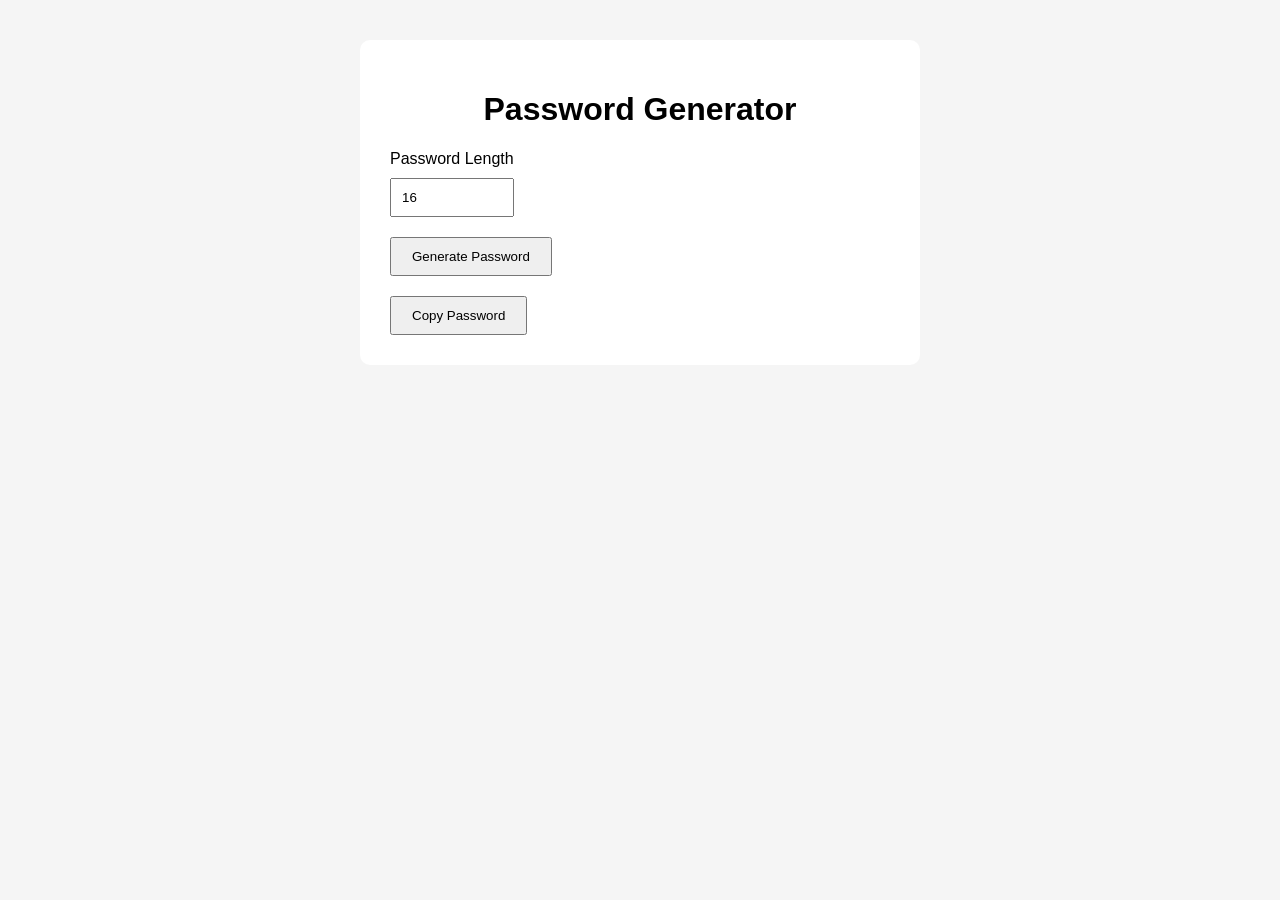
==== frontend/index.html @ d3a45483 "Create simple web page to call pasword generator functionality" ====
<!DOCTYPE html>
<html lang="en">

<head>
    <meta charset="UTF-8">
    <meta name="viewport" content="width=device-width, initial-scale=1.0">

    <title>Password Generator</title>

    <link rel="stylesheet" href="css/style.css">
</head>

<body>
    <main>
        <h1>Password Generator</h1>

        <label for="password-length">Password Length</label>

        <input
            type="number"
            id="password-length"
            min="8"
            max="128"
            value="16"
        >

        <button id="generate-button">
            Generate Password
        </button>

        <p id="generated-password"></p>
        
        <button id="copy-button" type="button">
            Copy Password
        </button>
    </main>

    <script src="js/main.js"></script>
</body>

</html>
---- frontend/css/style.css ----
body {
    font-family: Arial, sans-serif;
    background-color: #f5f5f5;
    margin: 0;
    padding: 40px;
}

main {
    max-width: 500px;
    margin: 0 auto;
    padding: 30px;
    background-color: white;
    border-radius: 10px;
}

h1 {
    text-align: center;
}

input {
    display: block;
    margin: 10px 0 20px;
    padding: 10px;
    width: 100px;
}

button {
    padding: 10px 20px;
    cursor: pointer;
}

#generated-password {
    margin-top: 20px;
    font-family: monospace;
    overflow-wrap: anywhere;
}
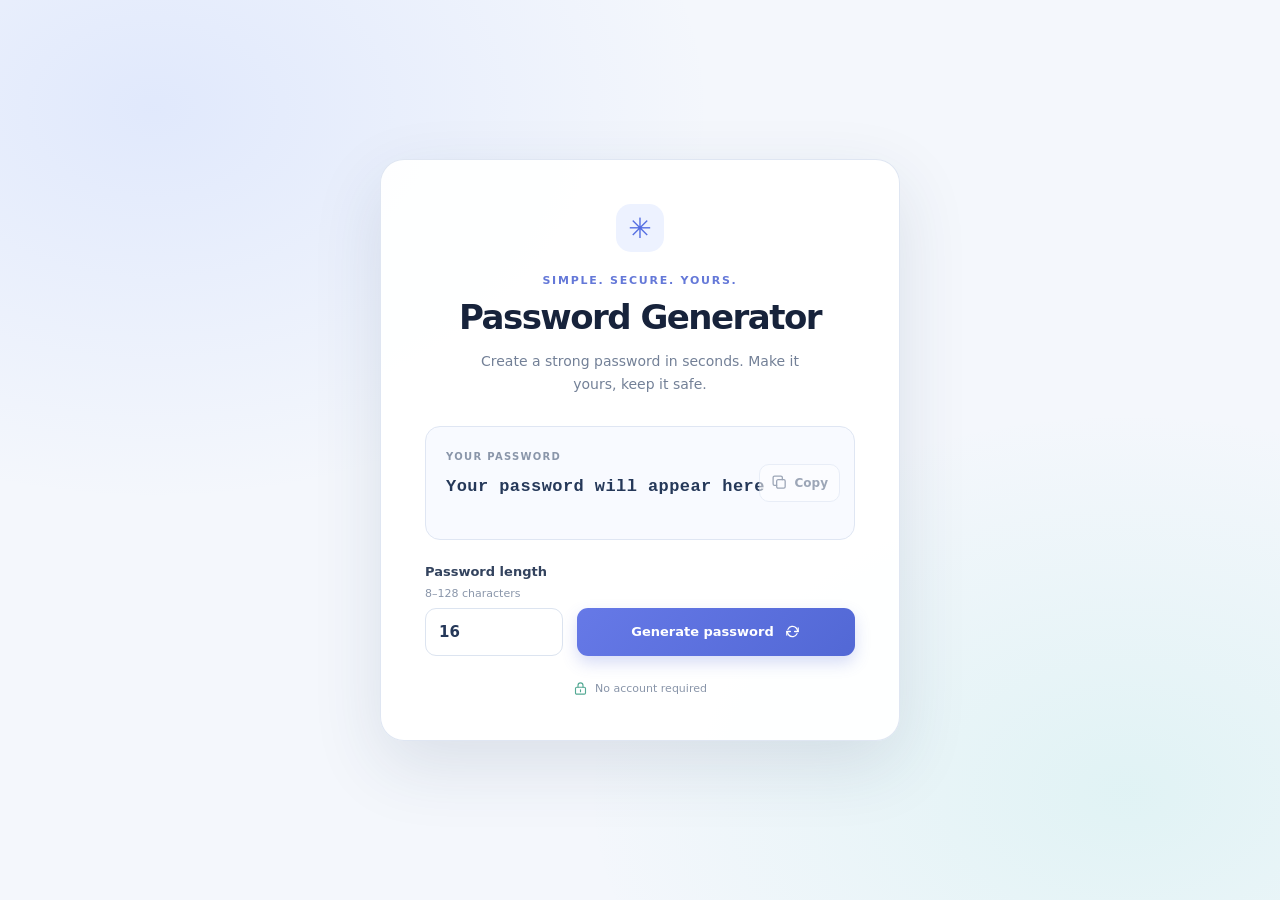
==== commit 42abef0d: "Improve generate password web page" ====
--- a/frontend/index.html
+++ b/frontend/index.html
@@ -11,28 +11,55 @@
 </head>
 
 <body>
-    <main>
-        <h1>Password Generator</h1>
+    <main class="page-shell">
+        <section class="generator-card" aria-labelledby="page-title">
+            <div class="brand-mark" aria-hidden="true">✳</div>
+            <p class="eyebrow">SIMPLE. SECURE. YOURS.</p>
+            <h1 id="page-title">Password Generator</h1>
+            <p class="intro">Create a strong password in seconds. Make it yours, keep it safe.</p>
 
-        <label for="password-length">Password Length</label>
+            <div class="password-panel">
+                <span class="panel-label">YOUR PASSWORD</span>
+                <p id="generated-password" aria-live="polite" aria-atomic="true">Your password will appear here</p>
+                <button id="copy-button" class="copy-button" type="button">
+                    <svg aria-hidden="true" viewBox="0 0 24 24">
+                        <rect x="8" y="8" width="12" height="12" rx="2"></rect>
+                        <path d="M16 8V5a2 2 0 0 0-2-2H5a2 2 0 0 0-2 2v9a2 2 0 0 0 2 2h3"></path>
+                    </svg>
+                    <span>Copy</span>
+                </button>
+            </div>
 
-        <input
-            type="number"
-            id="password-length"
-            min="8"
-            max="128"
-            value="16"
-        >
+            <div class="controls">
+                <div class="length-control">
+                    <label for="password-length">Password length</label>
+                    <span class="length-hint">8–128 characters</span>
+                    <input
+                        type="number"
+                        id="password-length"
+                        min="8"
+                        max="128"
+                        value="16"
+                    >
+                </div>
 
-        <button id="generate-button">
-            Generate Password
-        </button>
+                <button id="generate-button" class="generate-button" type="button">
+                    <span>Generate password</span>
+                    <svg aria-hidden="true" viewBox="0 0 24 24">
+                        <path d="M20 7v5h-5M4 17v-5h5"></path>
+                        <path d="M5.6 9a7 7 0 0 1 11.7-2L20 12M4 12l2.7 5a7 7 0 0 0 11.7-2"></path>
+                    </svg>
+                </button>
+            </div>
 
-        <p id="generated-password"></p>
-        
-        <button id="copy-button" type="button">
-            Copy Password
-        </button>
+            <p class="security-note">
+                <svg aria-hidden="true" viewBox="0 0 24 24">
+                    <rect x="4" y="10" width="16" height="11" rx="2"></rect>
+                    <path d="M8 10V7a4 4 0 1 1 8 0v3M12 14v3"></path>
+                </svg>
+                No account required
+            </p>
+        </section>
     </main>
 
     <script src="js/main.js"></script>
--- a/frontend/css/style.css
+++ b/frontend/css/style.css
@@ -1,36 +1,286 @@
+:root {
+    color-scheme: light;
+    font-family: Inter, ui-sans-serif, system-ui, -apple-system, BlinkMacSystemFont, "Segoe UI", sans-serif;
+    color: #17233b;
+    background: #f4f7fc;
+    font-synthesis: none;
+    text-rendering: optimizeLegibility;
+    -webkit-font-smoothing: antialiased;
+    -moz-osx-font-smoothing: grayscale;
+}
+
+* {
+    box-sizing: border-box;
+}
+
 body {
-    font-family: Arial, sans-serif;
-    background-color: #f5f5f5;
+    min-width: 320px;
+    min-height: 100vh;
     margin: 0;
-    padding: 40px;
-}
-
-main {
-    max-width: 500px;
-    margin: 0 auto;
-    padding: 30px;
-    background-color: white;
+    background:
+        radial-gradient(ellipse at 12% 12%, rgb(113 151 255 / 15%), transparent 35%),
+        radial-gradient(ellipse at 88% 88%, rgb(82 211 190 / 12%), transparent 34%),
+        #f4f7fc;
+}
+
+button,
+input {
+    font: inherit;
+}
+
+.page-shell {
+    display: grid;
+    min-height: 100vh;
+    padding: 32px 20px;
+    place-items: center;
+}
+
+.generator-card {
+    width: min(100%, 520px);
+    padding: 44px;
+    border: 1px solid rgb(218 226 240 / 85%);
+    border-radius: 24px;
+    background: rgb(255 255 255 / 94%);
+    box-shadow: 0 24px 70px rgb(34 55 93 / 12%);
+}
+
+.brand-mark {
+    display: grid;
+    width: 48px;
+    height: 48px;
+    margin: 0 auto 22px;
+    border-radius: 15px;
+    background: #edf2ff;
+    color: #536de2;
+    font-size: 28px;
+    place-items: center;
+}
+
+.eyebrow {
+    margin: 0 0 10px;
+    color: #6478d8;
+    font-size: 11px;
+    font-weight: 750;
+    letter-spacing: 0.16em;
+    text-align: center;
+}
+
+h1 {
+    margin: 0;
+    color: #17233b;
+    font-size: clamp(27px, 5vw, 34px);
+    letter-spacing: -0.045em;
+    line-height: 1.2;
+    text-align: center;
+}
+
+.intro {
+    max-width: 350px;
+    margin: 12px auto 30px;
+    color: #738097;
+    font-size: 14px;
+    line-height: 1.65;
+    text-align: center;
+}
+
+.password-panel {
+    position: relative;
+    min-height: 114px;
+    padding: 18px 72px 18px 20px;
+    border: 1px solid #dfe6f3;
+    border-radius: 15px;
+    background: #f8faff;
+}
+
+.panel-label {
+    color: #8a96aa;
+    font-size: 10px;
+    font-weight: 750;
+    letter-spacing: 0.13em;
+}
+
+#generated-password {
+    min-height: 26px;
+    margin: 13px 0 0;
+    color: #253859;
+    font-family: "SFMono-Regular", Consolas, "Liberation Mono", monospace;
+    font-size: 17px;
+    font-weight: 650;
+    letter-spacing: 0.025em;
+    overflow-wrap: anywhere;
+}
+
+.copy-button {
+    position: absolute;
+    top: 50%;
+    right: 14px;
+    display: inline-flex;
+    min-height: 38px;
+    align-items: center;
+    justify-content: center;
+    gap: 7px;
+    padding: 0 11px;
+    transform: translateY(-50%);
+    border: 1px solid #dce4f2;
     border-radius: 10px;
-}
-
-h1 {
-    text-align: center;
-}
-
-input {
-    display: block;
-    margin: 10px 0 20px;
-    padding: 10px;
-    width: 100px;
-}
-
-button {
-    padding: 10px 20px;
+    background: #fff;
+    color: #52627d;
     cursor: pointer;
-}
-
-#generated-password {
-    margin-top: 20px;
-    font-family: monospace;
-    overflow-wrap: anywhere;
+    font-size: 12px;
+    font-weight: 650;
+    transition: border-color 150ms ease, color 150ms ease, background 150ms ease;
+}
+
+.copy-button:hover {
+    border-color: #b9c6ef;
+    background: #f2f5ff;
+    color: #4c62cc;
+}
+
+.copy-button:disabled {
+    cursor: not-allowed;
+    opacity: 0.55;
+}
+
+.copy-button svg,
+.generate-button svg,
+.security-note svg {
+    width: 17px;
+    height: 17px;
+    fill: none;
+    stroke: currentColor;
+    stroke-linecap: round;
+    stroke-linejoin: round;
+    stroke-width: 1.8;
+}
+
+.controls {
+    display: flex;
+    align-items: end;
+    gap: 14px;
+    margin-top: 24px;
+}
+
+.length-control {
+    display: grid;
+    flex: 0 0 138px;
+    gap: 8px;
+}
+
+.length-control label {
+    color: #33435e;
+    font-size: 13px;
+    font-weight: 700;
+}
+
+.length-hint {
+    color: #8a96aa;
+    font-size: 11px;
+}
+
+#password-length {
+    width: 100%;
+    height: 48px;
+    padding: 0 13px;
+    border: 1px solid #dce4f0;
+    border-radius: 11px;
+    outline: none;
+    background: #fff;
+    color: #253859;
+    font-size: 15px;
+    font-weight: 650;
+    transition: border-color 150ms ease, box-shadow 150ms ease;
+}
+
+#password-length:focus {
+    border-color: #7588ed;
+    box-shadow: 0 0 0 3px rgb(100 122 225 / 15%);
+}
+
+.generate-button {
+    display: inline-flex;
+    min-height: 48px;
+    flex: 1;
+    align-items: center;
+    justify-content: center;
+    gap: 10px;
+    padding: 0 16px;
+    border: 0;
+    border-radius: 11px;
+    background: linear-gradient(135deg, #6679e7, #5268d5);
+    box-shadow: 0 7px 16px rgb(83 105 215 / 23%);
+    color: white;
+    cursor: pointer;
+    font-size: 13px;
+    font-weight: 700;
+    transition: box-shadow 150ms ease, filter 150ms ease, transform 150ms ease;
+}
+
+.generate-button:hover {
+    box-shadow: 0 10px 20px rgb(83 105 215 / 30%);
+    filter: brightness(1.04);
+    transform: translateY(-1px);
+}
+
+.generate-button:active {
+    transform: translateY(0);
+}
+
+.security-note {
+    display: flex;
+    align-items: center;
+    justify-content: center;
+    gap: 7px;
+    margin: 25px 0 0;
+    color: #8995a9;
+    font-size: 11px;
+}
+
+.security-note svg {
+    width: 15px;
+    height: 15px;
+    color: #54a994;
+}
+
+button:focus-visible {
+    outline: 3px solid rgb(91 115 224 / 38%);
+    outline-offset: 3px;
+}
+
+@media (max-width: 480px) {
+    .page-shell {
+        padding: 18px 14px;
+    }
+
+    .generator-card {
+        padding: 32px 22px;
+        border-radius: 20px;
+    }
+
+    .controls {
+        align-items: stretch;
+        flex-direction: column;
+    }
+
+    .length-control {
+        grid-template-columns: 1fr auto;
+        align-items: center;
+    }
+
+    .length-hint {
+        text-align: right;
+    }
+
+    #password-length {
+        grid-column: 1 / -1;
+    }
+}
+
+@media (prefers-reduced-motion: reduce) {
+    *,
+    *::before,
+    *::after {
+        scroll-behavior: auto !important;
+        transition-duration: 0.01ms !important;
+    }
 }
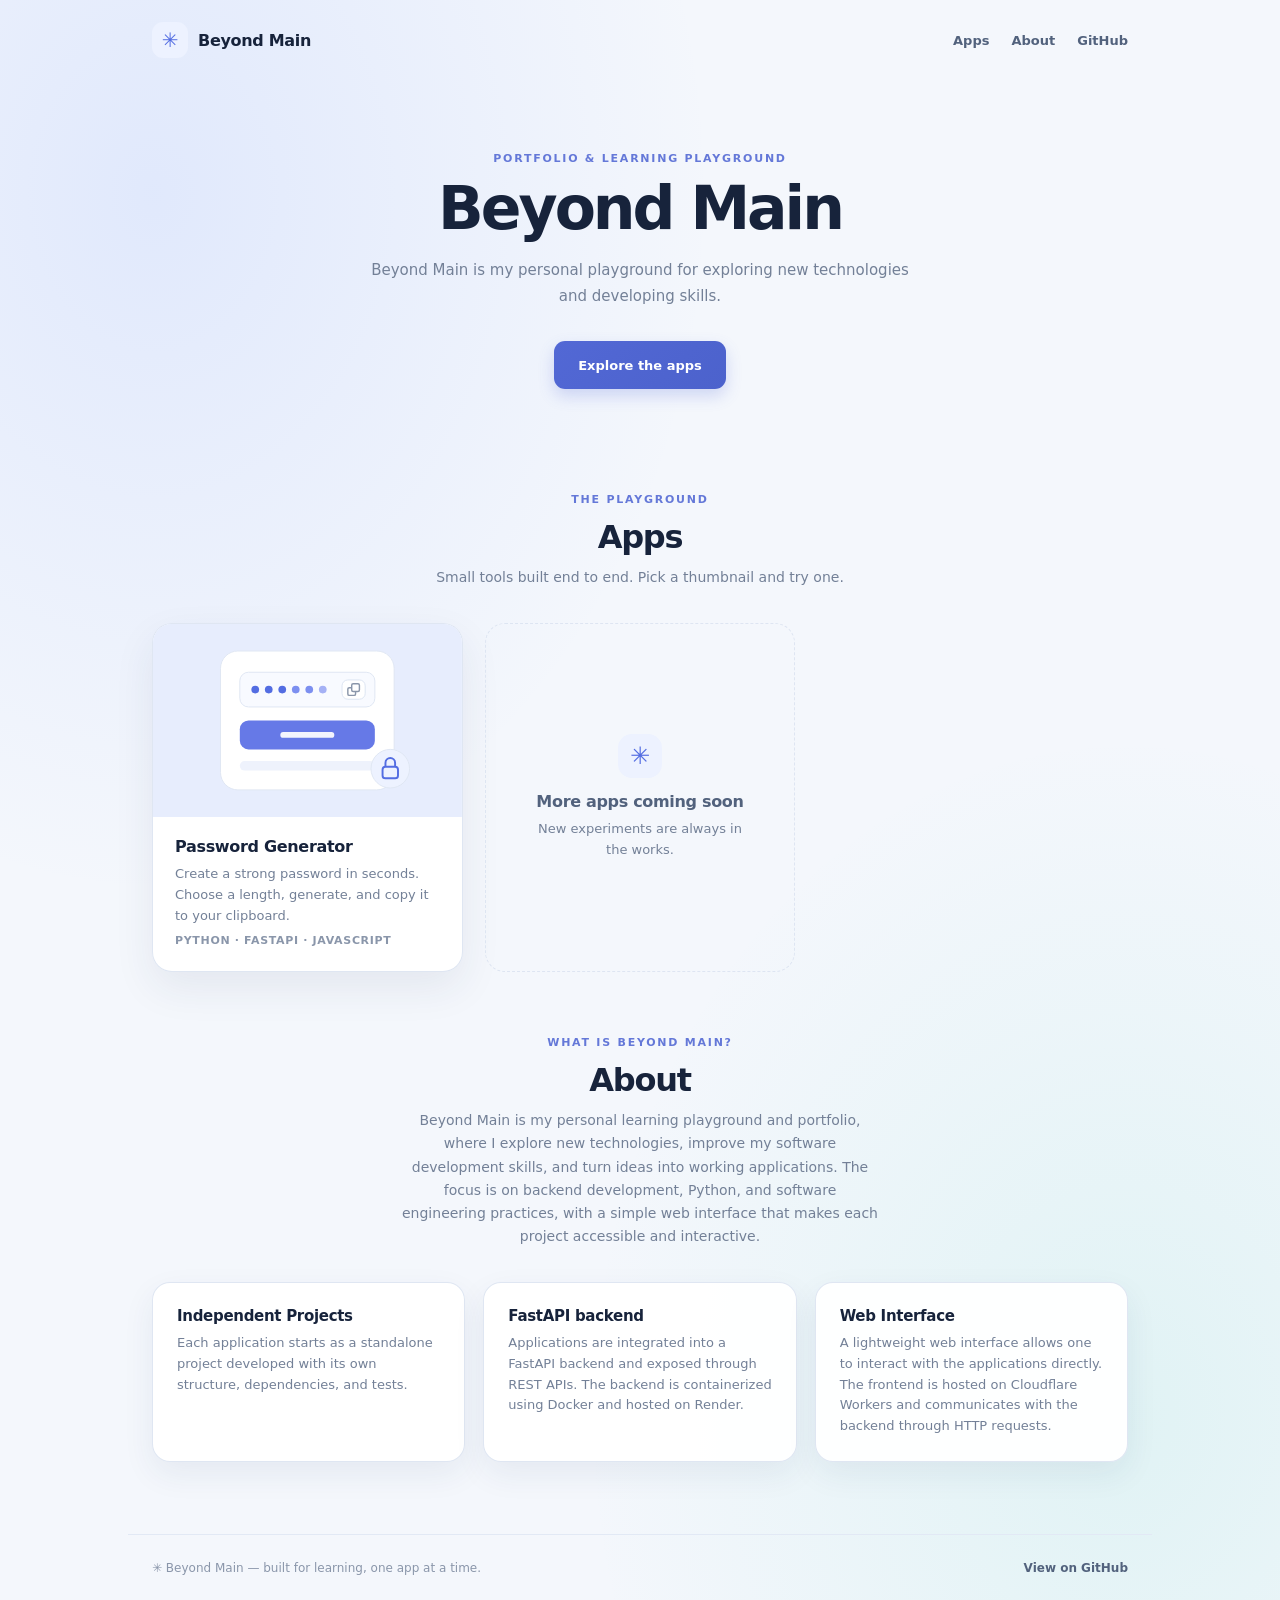
==== commit ab35f941: "Create BeyondMain landing page" ====
--- a/frontend/index.html
+++ b/frontend/index.html
@@ -5,64 +5,115 @@
     <meta charset="UTF-8">
     <meta name="viewport" content="width=device-width, initial-scale=1.0">
 
-    <title>Password Generator</title>
+    <title>Beyond Main — Portfolio &amp; Learning Playground</title>
 
-    <link rel="stylesheet" href="css/style.css">
+    <link rel="stylesheet" href="css/home.css">
 </head>
 
 <body>
-    <main class="page-shell">
-        <section class="generator-card" aria-labelledby="page-title">
-            <div class="brand-mark" aria-hidden="true">✳</div>
-            <p class="eyebrow">SIMPLE. SECURE. YOURS.</p>
-            <h1 id="page-title">Password Generator</h1>
-            <p class="intro">Create a strong password in seconds. Make it yours, keep it safe.</p>
+    <header class="site-header">
+        <a class="brand" href="./">
+            <span class="brand-mark" aria-hidden="true">✳</span>
+            <span>Beyond Main</span>
+        </a>
+        <nav class="site-nav" aria-label="Main navigation">
+            <a href="#apps">Apps</a>
+            <a href="#about">About</a>
+            <a href="https://github.com/WorkAndreiB/python-web-app">GitHub</a>
+        </nav>
+    </header>
 
-            <div class="password-panel">
-                <span class="panel-label">YOUR PASSWORD</span>
-                <p id="generated-password" aria-live="polite" aria-atomic="true">Your password will appear here</p>
-                <button id="copy-button" class="copy-button" type="button">
-                    <svg aria-hidden="true" viewBox="0 0 24 24">
-                        <rect x="8" y="8" width="12" height="12" rx="2"></rect>
-                        <path d="M16 8V5a2 2 0 0 0-2-2H5a2 2 0 0 0-2 2v9a2 2 0 0 0 2 2h3"></path>
-                    </svg>
-                    <span>Copy</span>
-                </button>
+    <main>
+        <section class="hero" aria-labelledby="hero-title">
+            <p class="eyebrow">PORTFOLIO &amp; LEARNING PLAYGROUND</p>
+            <h1 id="hero-title">Beyond Main</h1>
+            <p class="hero-intro">Beyond Main is my personal playground for exploring new technologies and developing skills.</p>
+            <a class="hero-cta" href="#apps">Explore the apps</a>
+        </section>
+
+        <section id="apps" class="apps-section" aria-labelledby="apps-title">
+            <p class="eyebrow">THE PLAYGROUND</p>
+            <h2 id="apps-title">Apps</h2>
+            <p class="section-intro">Small tools built end to end. Pick a thumbnail and try one.</p>
+
+            <ul class="app-grid">
+                <li>
+                    <a class="app-card" href="apps/password-generator/">
+                        <span class="app-thumbnail" aria-hidden="true">
+                            <svg viewBox="0 0 320 200" focusable="false">
+                                <rect width="320" height="200" fill="#e7edfd"></rect>
+                                <rect x="70" y="28" width="180" height="144" rx="18" fill="#ffffff" stroke="#dfe6f3"></rect>
+                                <rect x="90" y="50" width="140" height="36" rx="9" fill="#f8faff" stroke="#dfe6f3"></rect>
+                                <circle cx="106" cy="68" r="4" fill="#536de2"></circle>
+                                <circle cx="120" cy="68" r="4" fill="#536de2"></circle>
+                                <circle cx="134" cy="68" r="4" fill="#536de2"></circle>
+                                <circle cx="148" cy="68" r="4" fill="#7c8ff0"></circle>
+                                <circle cx="162" cy="68" r="4" fill="#7c8ff0"></circle>
+                                <circle cx="176" cy="68" r="4" fill="#a5b1f5"></circle>
+                                <rect x="196" y="58" width="24" height="20" rx="6" fill="#ffffff" stroke="#dce4f2"></rect>
+                                <rect x="202" y="66" width="8" height="8" rx="1.5" fill="none" stroke="#8a96aa" stroke-width="1.5"></rect>
+                                <rect x="206" y="62" width="8" height="8" rx="1.5" fill="#ffffff" stroke="#8a96aa" stroke-width="1.5"></rect>
+                                <rect x="90" y="100" width="140" height="30" rx="9" fill="#6679e7"></rect>
+                                <rect x="132" y="112" width="56" height="6" rx="3" fill="#ffffff" opacity="0.92"></rect>
+                                <rect x="90" y="142" width="140" height="10" rx="5" fill="#eef2fc"></rect>
+                                <circle cx="246" cy="150" r="20" fill="#edf2ff" stroke="#dfe6f3"></circle>
+                                <rect x="238" y="148" width="16" height="12" rx="3" fill="none" stroke="#536de2" stroke-width="2"></rect>
+                                <path d="M241 148v-4a5 5 0 0 1 10 0v4" fill="none" stroke="#536de2" stroke-width="2"></path>
+                            </svg>
+                        </span>
+                        <span class="app-meta">
+                            <span class="app-name">Password Generator</span>
+                            <span class="app-description">
+                                Create a strong password in seconds. Choose a length,
+                                generate, and copy it to your clipboard.
+                            </span>
+                            <span class="app-tags">PYTHON · FASTAPI · JAVASCRIPT</span>
+                        </span>
+                    </a>
+                </li>
+                <li class="app-card app-card--soon">
+                    <span class="soon-mark" aria-hidden="true">✳</span>
+                    <span class="app-name">More apps coming soon</span>
+                    <span class="app-description">New experiments are always in the works.</span>
+                </li>
+            </ul>
+        </section>
+
+        <section id="about" class="about-section" aria-labelledby="about-title">
+            <p class="eyebrow">WHAT IS BEYOND MAIN?</p>
+            <h2 id="about-title">About</h2>
+            <p class="section-intro">
+                Beyond Main is my personal learning playground and portfolio, where I explore new technologies, 
+                improve my software development skills, and turn ideas into working applications.
+
+                The focus is on backend development, Python, and software engineering practices, with a simple 
+                web interface that makes each project accessible and interactive.
+            </p>
+
+            <div class="about-grid">
+                <div class="about-card">
+                    <h3>Independent Projects</h3>
+                    <p>Each application starts as a standalone project developed 
+                        with its own structure, dependencies, and tests.</p>
+                </div>
+                <div class="about-card">
+                    <h3>FastAPI backend</h3>
+                    <p>Applications are integrated into a FastAPI backend and exposed through 
+                        REST APIs. The backend is containerized using Docker and hosted on Render.</p>
+                </div>
+                <div class="about-card">
+                    <h3>Web Interface</h3>
+                    <p>A lightweight web interface allows one to interact with the applications directly.
+                        The frontend is hosted on Cloudflare Workers and communicates with the backend through HTTP requests.</p>
+                </div>
             </div>
-
-            <div class="controls">
-                <div class="length-control">
-                    <label for="password-length">Password length</label>
-                    <span class="length-hint">8–128 characters</span>
-                    <input
-                        type="number"
-                        id="password-length"
-                        min="8"
-                        max="128"
-                        value="16"
-                    >
-                </div>
-
-                <button id="generate-button" class="generate-button" type="button">
-                    <span>Generate password</span>
-                    <svg aria-hidden="true" viewBox="0 0 24 24">
-                        <path d="M20 7v5h-5M4 17v-5h5"></path>
-                        <path d="M5.6 9a7 7 0 0 1 11.7-2L20 12M4 12l2.7 5a7 7 0 0 0 11.7-2"></path>
-                    </svg>
-                </button>
-            </div>
-
-            <p class="security-note">
-                <svg aria-hidden="true" viewBox="0 0 24 24">
-                    <rect x="4" y="10" width="16" height="11" rx="2"></rect>
-                    <path d="M8 10V7a4 4 0 1 1 8 0v3M12 14v3"></path>
-                </svg>
-                No account required
-            </p>
         </section>
     </main>
 
-    <script src="js/main.js"></script>
+    <footer class="site-footer">
+        <p>✳ Beyond Main — built for learning, one app at a time.</p>
+        <a href="https://github.com/WorkAndreiB/python-web-app">View on GitHub</a>
+    </footer>
 </body>
 
 </html>
--- a/frontend/css/home.css
+++ b/frontend/css/home.css
@@ -0,0 +1,355 @@
+:root {
+    color-scheme: light;
+    font-family: Inter, ui-sans-serif, system-ui, -apple-system, BlinkMacSystemFont, "Segoe UI", sans-serif;
+    color: #17233b;
+    background: #f4f7fc;
+    font-synthesis: none;
+    text-rendering: optimizeLegibility;
+    -webkit-font-smoothing: antialiased;
+    -moz-osx-font-smoothing: grayscale;
+}
+
+* {
+    box-sizing: border-box;
+}
+
+html {
+    scroll-behavior: smooth;
+}
+
+body {
+    min-width: 320px;
+    min-height: 100vh;
+    margin: 0;
+    background:
+        radial-gradient(ellipse at 12% 12%, rgb(113 151 255 / 15%), transparent 35%),
+        radial-gradient(ellipse at 88% 88%, rgb(82 211 190 / 12%), transparent 34%),
+        #f4f7fc;
+}
+
+.site-header {
+    display: flex;
+    width: min(100%, 1024px);
+    margin: 0 auto;
+    padding: 22px 24px;
+    align-items: center;
+    justify-content: space-between;
+}
+
+.brand {
+    display: inline-flex;
+    align-items: center;
+    gap: 10px;
+    color: #17233b;
+    font-size: 16px;
+    font-weight: 750;
+    letter-spacing: -0.02em;
+    text-decoration: none;
+}
+
+.brand-mark {
+    display: grid;
+    width: 36px;
+    height: 36px;
+    border-radius: 11px;
+    background: #edf2ff;
+    color: #536de2;
+    font-size: 20px;
+    place-items: center;
+}
+
+.site-nav {
+    display: flex;
+    align-items: center;
+    gap: 22px;
+}
+
+.site-nav a {
+    color: #52627d;
+    font-size: 13px;
+    font-weight: 650;
+    text-decoration: none;
+    transition: color 150ms ease;
+}
+
+.site-nav a:hover {
+    color: #4c62cc;
+}
+
+main {
+    width: min(100%, 1024px);
+    margin: 0 auto;
+    padding: 0 24px;
+}
+
+.hero {
+    padding: 72px 0 64px;
+    text-align: center;
+}
+
+.eyebrow {
+    margin: 0 0 12px;
+    color: #6478d8;
+    font-size: 11px;
+    font-weight: 750;
+    letter-spacing: 0.16em;
+}
+
+.hero h1 {
+    margin: 0;
+    color: #17233b;
+    font-size: clamp(38px, 7vw, 60px);
+    letter-spacing: -0.05em;
+    line-height: 1.05;
+}
+
+.hero-intro {
+    max-width: 560px;
+    margin: 18px auto 32px;
+    color: #738097;
+    font-size: 15px;
+    line-height: 1.7;
+}
+
+.hero-cta {
+    display: inline-flex;
+    min-height: 48px;
+    align-items: center;
+    padding: 0 24px;
+    border-radius: 11px;
+    background: linear-gradient(135deg, #5268d5, #4c62cc);
+    box-shadow: 0 7px 16px rgb(83 105 215 / 23%);
+    color: #fff;
+    font-size: 13px;
+    font-weight: 700;
+    text-decoration: none;
+    transition: box-shadow 150ms ease, filter 150ms ease, transform 150ms ease;
+}
+
+.hero-cta:hover {
+    box-shadow: 0 10px 20px rgb(83 105 215 / 30%);
+    filter: brightness(1.04);
+    transform: translateY(-1px);
+}
+
+section {
+    scroll-margin-top: 24px;
+}
+
+.apps-section,
+.about-section {
+    padding: 40px 0 24px;
+    text-align: center;
+}
+
+h2 {
+    margin: 0;
+    color: #17233b;
+    font-size: clamp(26px, 4vw, 32px);
+    letter-spacing: -0.04em;
+}
+
+.section-intro {
+    max-width: 480px;
+    margin: 10px auto 34px;
+    color: #738097;
+    font-size: 14px;
+    line-height: 1.65;
+}
+
+.app-grid {
+    display: grid;
+    margin: 0;
+    padding: 0;
+    gap: 22px;
+    grid-template-columns: repeat(auto-fill, minmax(260px, 1fr));
+    list-style: none;
+    text-align: left;
+}
+
+.app-card {
+    display: flex;
+    height: 100%;
+    flex-direction: column;
+    overflow: hidden;
+    border: 1px solid rgb(218 226 240 / 85%);
+    border-radius: 20px;
+    background: rgb(255 255 255 / 94%);
+    box-shadow: 0 16px 40px rgb(34 55 93 / 8%);
+    color: inherit;
+    text-decoration: none;
+    transition: border-color 180ms ease, box-shadow 180ms ease, transform 180ms ease;
+}
+
+a.app-card:hover {
+    border-color: #c3cff5;
+    box-shadow: 0 22px 50px rgb(34 55 93 / 14%);
+    transform: translateY(-3px);
+}
+
+.app-thumbnail {
+    display: block;
+    aspect-ratio: 16 / 10;
+    background: #edf2ff;
+}
+
+.app-thumbnail svg {
+    display: block;
+    width: 100%;
+    height: 100%;
+}
+
+.app-meta {
+    display: grid;
+    padding: 20px 22px 24px;
+    gap: 8px;
+}
+
+.app-name {
+    color: #17233b;
+    font-size: 16px;
+    font-weight: 750;
+    letter-spacing: -0.02em;
+}
+
+.app-description {
+    color: #738097;
+    font-size: 13px;
+    line-height: 1.6;
+}
+
+.app-tags {
+    color: #8a96aa;
+    font-size: 11px;
+    font-weight: 650;
+    letter-spacing: 0.06em;
+}
+
+.app-card--soon {
+    display: grid;
+    min-height: 280px;
+    padding: 28px;
+    align-content: center;
+    border-style: dashed;
+    background: transparent;
+    box-shadow: none;
+    color: #8a96aa;
+    justify-items: center;
+    text-align: center;
+}
+
+.app-card--soon .app-name {
+    color: #52627d;
+}
+
+.app-card--soon .app-description {
+    max-width: 220px;
+    margin-top: 8px;
+}
+
+.soon-mark {
+    display: grid;
+    width: 44px;
+    height: 44px;
+    margin-bottom: 14px;
+    border-radius: 14px;
+    background: #edf2ff;
+    color: #536de2;
+    font-size: 24px;
+    place-items: center;
+}
+
+.about-grid {
+    display: grid;
+    gap: 18px;
+    grid-template-columns: repeat(auto-fit, minmax(220px, 1fr));
+    text-align: left;
+}
+
+.about-card {
+    padding: 24px;
+    border: 1px solid rgb(218 226 240 / 85%);
+    border-radius: 18px;
+    background: rgb(255 255 255 / 94%);
+    box-shadow: 0 12px 32px rgb(34 55 93 / 7%);
+}
+
+.about-card h3 {
+    margin: 0 0 8px;
+    color: #17233b;
+    font-size: 15px;
+    letter-spacing: -0.02em;
+}
+
+.about-card p {
+    margin: 0;
+    color: #738097;
+    font-size: 13px;
+    line-height: 1.6;
+}
+
+.site-footer {
+    display: flex;
+    width: min(100%, 1024px);
+    margin: 48px auto 0;
+    padding: 26px 24px 34px;
+    align-items: center;
+    justify-content: space-between;
+    gap: 12px;
+    border-top: 1px solid #e2e9f5;
+    color: #8a96aa;
+    font-size: 12px;
+}
+
+.site-footer p {
+    margin: 0;
+}
+
+.site-footer a {
+    color: #52627d;
+    font-weight: 650;
+    text-decoration: none;
+    transition: color 150ms ease;
+}
+
+.site-footer a:hover {
+    color: #4c62cc;
+}
+
+a:focus-visible {
+    border-radius: 6px;
+    outline: 3px solid rgb(91 115 224 / 38%);
+    outline-offset: 3px;
+}
+
+@media (max-width: 560px) {
+    .site-header {
+        padding: 18px 16px;
+    }
+
+    .site-nav {
+        gap: 14px;
+    }
+
+    main {
+        padding: 0 16px;
+    }
+
+    .hero {
+        padding: 48px 0 44px;
+    }
+
+    .site-footer {
+        align-items: flex-start;
+        flex-direction: column;
+    }
+}
+
+@media (prefers-reduced-motion: reduce) {
+    *,
+    *::before,
+    *::after {
+        scroll-behavior: auto !important;
+        transition-duration: 0.01ms !important;
+    }
+}
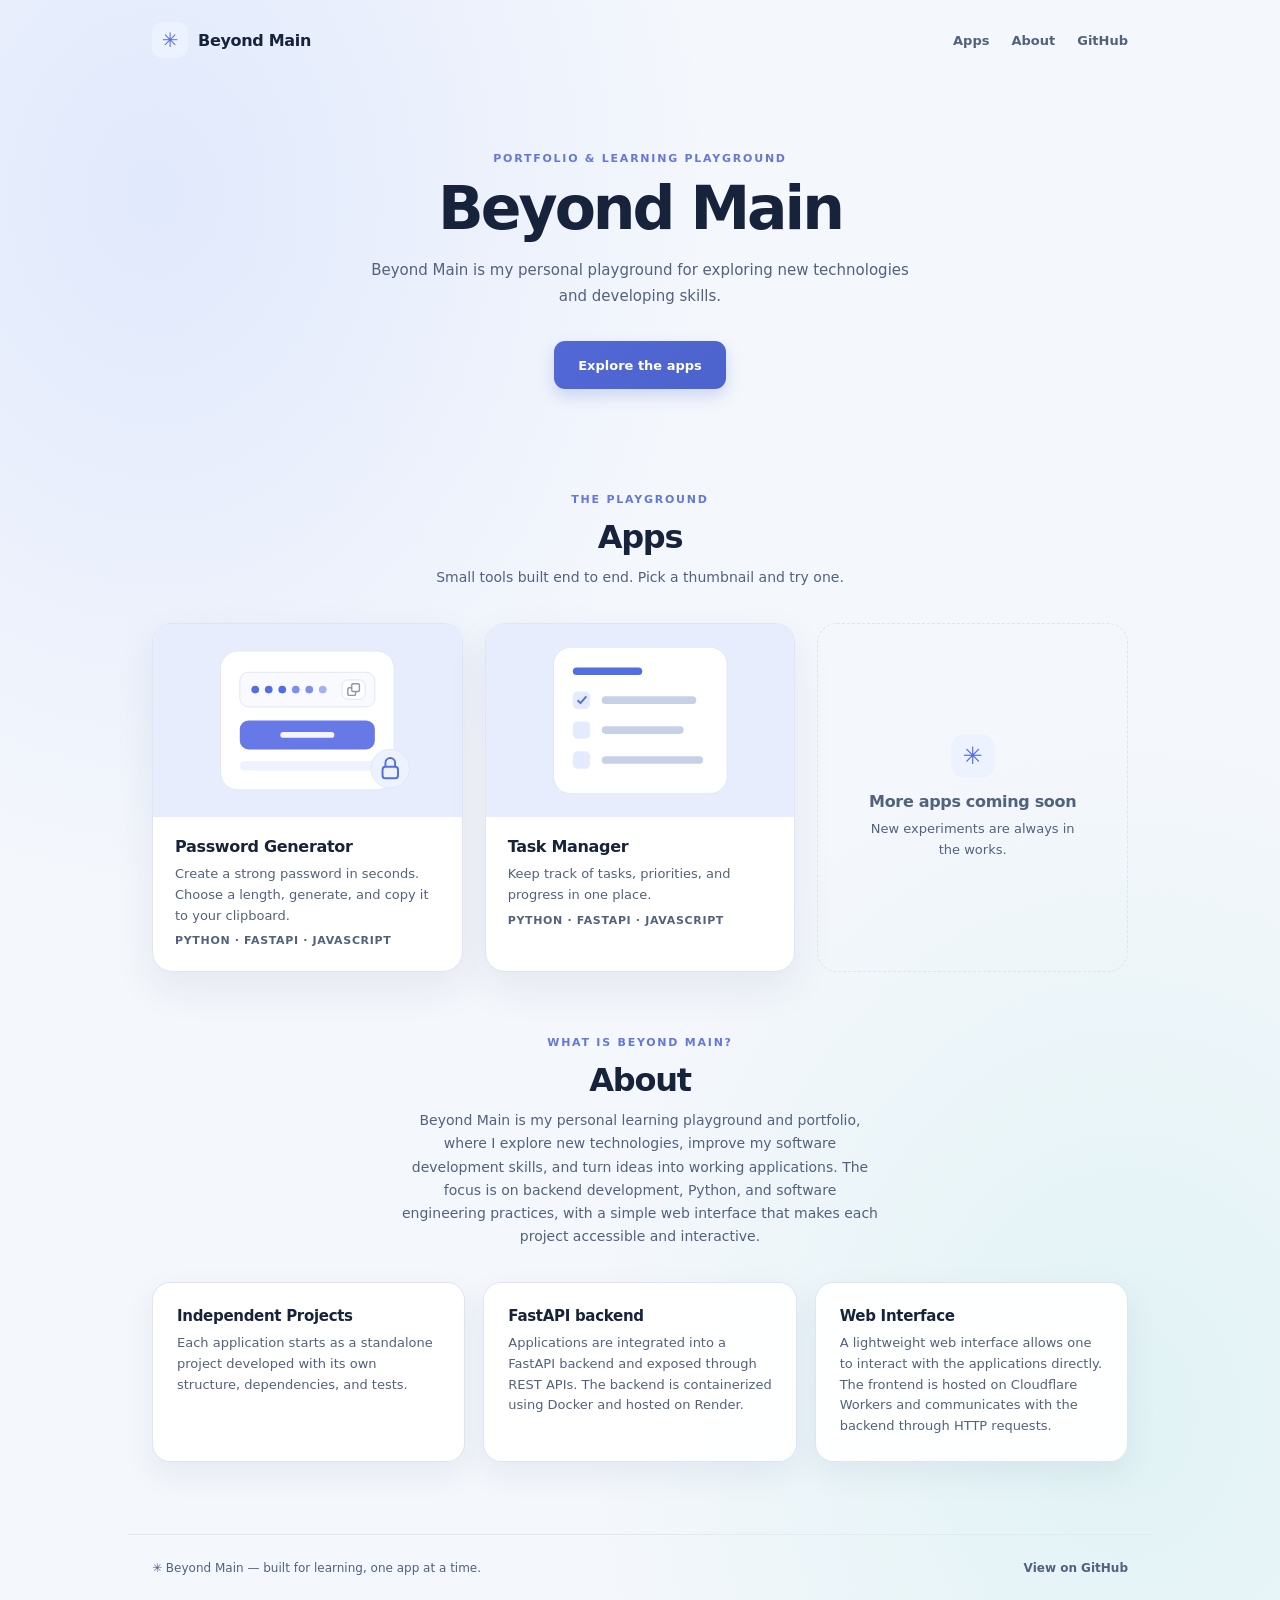
==== commit cc264807: "Create task manager frontend" ====
--- a/frontend/index.html
+++ b/frontend/index.html
@@ -27,7 +27,8 @@
         <section class="hero" aria-labelledby="hero-title">
             <p class="eyebrow">PORTFOLIO &amp; LEARNING PLAYGROUND</p>
             <h1 id="hero-title">Beyond Main</h1>
-            <p class="hero-intro">Beyond Main is my personal playground for exploring new technologies and developing skills.</p>
+            <p class="hero-intro">Beyond Main is my personal playground for exploring new technologies and developing
+                skills.</p>
             <a class="hero-cta" href="#apps">Explore the apps</a>
         </section>
 
@@ -42,23 +43,30 @@
                         <span class="app-thumbnail" aria-hidden="true">
                             <svg viewBox="0 0 320 200" focusable="false">
                                 <rect width="320" height="200" fill="#e7edfd"></rect>
-                                <rect x="70" y="28" width="180" height="144" rx="18" fill="#ffffff" stroke="#dfe6f3"></rect>
-                                <rect x="90" y="50" width="140" height="36" rx="9" fill="#f8faff" stroke="#dfe6f3"></rect>
+                                <rect x="70" y="28" width="180" height="144" rx="18" fill="#ffffff" stroke="#dfe6f3">
+                                </rect>
+                                <rect x="90" y="50" width="140" height="36" rx="9" fill="#f8faff" stroke="#dfe6f3">
+                                </rect>
                                 <circle cx="106" cy="68" r="4" fill="#536de2"></circle>
                                 <circle cx="120" cy="68" r="4" fill="#536de2"></circle>
                                 <circle cx="134" cy="68" r="4" fill="#536de2"></circle>
                                 <circle cx="148" cy="68" r="4" fill="#7c8ff0"></circle>
                                 <circle cx="162" cy="68" r="4" fill="#7c8ff0"></circle>
                                 <circle cx="176" cy="68" r="4" fill="#a5b1f5"></circle>
-                                <rect x="196" y="58" width="24" height="20" rx="6" fill="#ffffff" stroke="#dce4f2"></rect>
-                                <rect x="202" y="66" width="8" height="8" rx="1.5" fill="none" stroke="#8a96aa" stroke-width="1.5"></rect>
-                                <rect x="206" y="62" width="8" height="8" rx="1.5" fill="#ffffff" stroke="#8a96aa" stroke-width="1.5"></rect>
+                                <rect x="196" y="58" width="24" height="20" rx="6" fill="#ffffff" stroke="#dce4f2">
+                                </rect>
+                                <rect x="202" y="66" width="8" height="8" rx="1.5" fill="none" stroke="#8a96aa"
+                                    stroke-width="1.5"></rect>
+                                <rect x="206" y="62" width="8" height="8" rx="1.5" fill="#ffffff" stroke="#8a96aa"
+                                    stroke-width="1.5"></rect>
                                 <rect x="90" y="100" width="140" height="30" rx="9" fill="#6679e7"></rect>
                                 <rect x="132" y="112" width="56" height="6" rx="3" fill="#ffffff" opacity="0.92"></rect>
                                 <rect x="90" y="142" width="140" height="10" rx="5" fill="#eef2fc"></rect>
                                 <circle cx="246" cy="150" r="20" fill="#edf2ff" stroke="#dfe6f3"></circle>
-                                <rect x="238" y="148" width="16" height="12" rx="3" fill="none" stroke="#536de2" stroke-width="2"></rect>
-                                <path d="M241 148v-4a5 5 0 0 1 10 0v4" fill="none" stroke="#536de2" stroke-width="2"></path>
+                                <rect x="238" y="148" width="16" height="12" rx="3" fill="none" stroke="#536de2"
+                                    stroke-width="2"></rect>
+                                <path d="M241 148v-4a5 5 0 0 1 10 0v4" fill="none" stroke="#536de2" stroke-width="2">
+                                </path>
                             </svg>
                         </span>
                         <span class="app-meta">
@@ -67,6 +75,31 @@
                                 Create a strong password in seconds. Choose a length,
                                 generate, and copy it to your clipboard.
                             </span>
+                            <span class="app-tags">PYTHON · FASTAPI · JAVASCRIPT</span>
+                        </span>
+                    </a>
+                </li>
+                <li>
+                    <a class="app-card" href="/apps/task-manager/">
+                        <span class="app-thumbnail" aria-hidden="true">
+                            <svg viewBox="0 0 320 200" focusable="false">
+                                <rect width="320" height="200" fill="#e7edfd"></rect>
+                                <rect x="70" y="24" width="180" height="152" rx="18" fill="#fff" stroke="#dfe6f3">
+                                </rect>
+                                <rect x="90" y="45" width="72" height="8" rx="4" fill="#536de2"></rect>
+                                <rect x="90" y="70" width="18" height="18" rx="5" fill="#e5ebff"></rect>
+                                <path d="m95 79 3 3 6-7" fill="none" stroke="#536de2" stroke-width="2"></path>
+                                <rect x="120" y="75" width="98" height="8" rx="4" fill="#c6d1e8"></rect>
+                                <rect x="90" y="101" width="18" height="18" rx="5" fill="#e5ebff"></rect>
+                                <rect x="120" y="106" width="85" height="8" rx="4" fill="#c6d1e8"></rect>
+                                <rect x="90" y="132" width="18" height="18" rx="5" fill="#e5ebff"></rect>
+                                <rect x="120" y="137" width="105" height="8" rx="4" fill="#c6d1e8"></rect>
+                            </svg>
+                        </span>
+                        <span class="app-meta">
+                            <span class="app-name">Task Manager</span>
+                            <span class="app-description">Keep track of tasks, priorities, and progress in one
+                                place.</span>
                             <span class="app-tags">PYTHON · FASTAPI · JAVASCRIPT</span>
                         </span>
                     </a>
@@ -83,28 +116,29 @@
             <p class="eyebrow">WHAT IS BEYOND MAIN?</p>
             <h2 id="about-title">About</h2>
             <p class="section-intro">
-                Beyond Main is my personal learning playground and portfolio, where I explore new technologies, 
+                Beyond Main is my personal learning playground and portfolio, where I explore new technologies,
                 improve my software development skills, and turn ideas into working applications.
 
-                The focus is on backend development, Python, and software engineering practices, with a simple 
+                The focus is on backend development, Python, and software engineering practices, with a simple
                 web interface that makes each project accessible and interactive.
             </p>
 
             <div class="about-grid">
                 <div class="about-card">
                     <h3>Independent Projects</h3>
-                    <p>Each application starts as a standalone project developed 
+                    <p>Each application starts as a standalone project developed
                         with its own structure, dependencies, and tests.</p>
                 </div>
                 <div class="about-card">
                     <h3>FastAPI backend</h3>
-                    <p>Applications are integrated into a FastAPI backend and exposed through 
+                    <p>Applications are integrated into a FastAPI backend and exposed through
                         REST APIs. The backend is containerized using Docker and hosted on Render.</p>
                 </div>
                 <div class="about-card">
                     <h3>Web Interface</h3>
                     <p>A lightweight web interface allows one to interact with the applications directly.
-                        The frontend is hosted on Cloudflare Workers and communicates with the backend through HTTP requests.</p>
+                        The frontend is hosted on Cloudflare Workers and communicates with the backend through HTTP
+                        requests.</p>
                 </div>
             </div>
         </section>
--- a/frontend/css/home.css
+++ b/frontend/css/home.css
@@ -106,7 +106,7 @@
 .hero-intro {
     max-width: 560px;
     margin: 18px auto 32px;
-    color: #738097;
+    color: #52627d;
     font-size: 15px;
     line-height: 1.7;
 }
@@ -152,7 +152,7 @@
 .section-intro {
     max-width: 480px;
     margin: 10px auto 34px;
-    color: #738097;
+    color: #52627d;
     font-size: 14px;
     line-height: 1.65;
 }
@@ -213,13 +213,13 @@
 }
 
 .app-description {
-    color: #738097;
+    color: #52627d;
     font-size: 13px;
     line-height: 1.6;
 }
 
 .app-tags {
-    color: #8a96aa;
+    color: #52627d;
     font-size: 11px;
     font-weight: 650;
     letter-spacing: 0.06em;
@@ -283,7 +283,7 @@
 
 .about-card p {
     margin: 0;
-    color: #738097;
+    color: #52627d;
     font-size: 13px;
     line-height: 1.6;
 }
@@ -297,7 +297,7 @@
     justify-content: space-between;
     gap: 12px;
     border-top: 1px solid #e2e9f5;
-    color: #8a96aa;
+    color: #52627d;
     font-size: 12px;
 }
 
